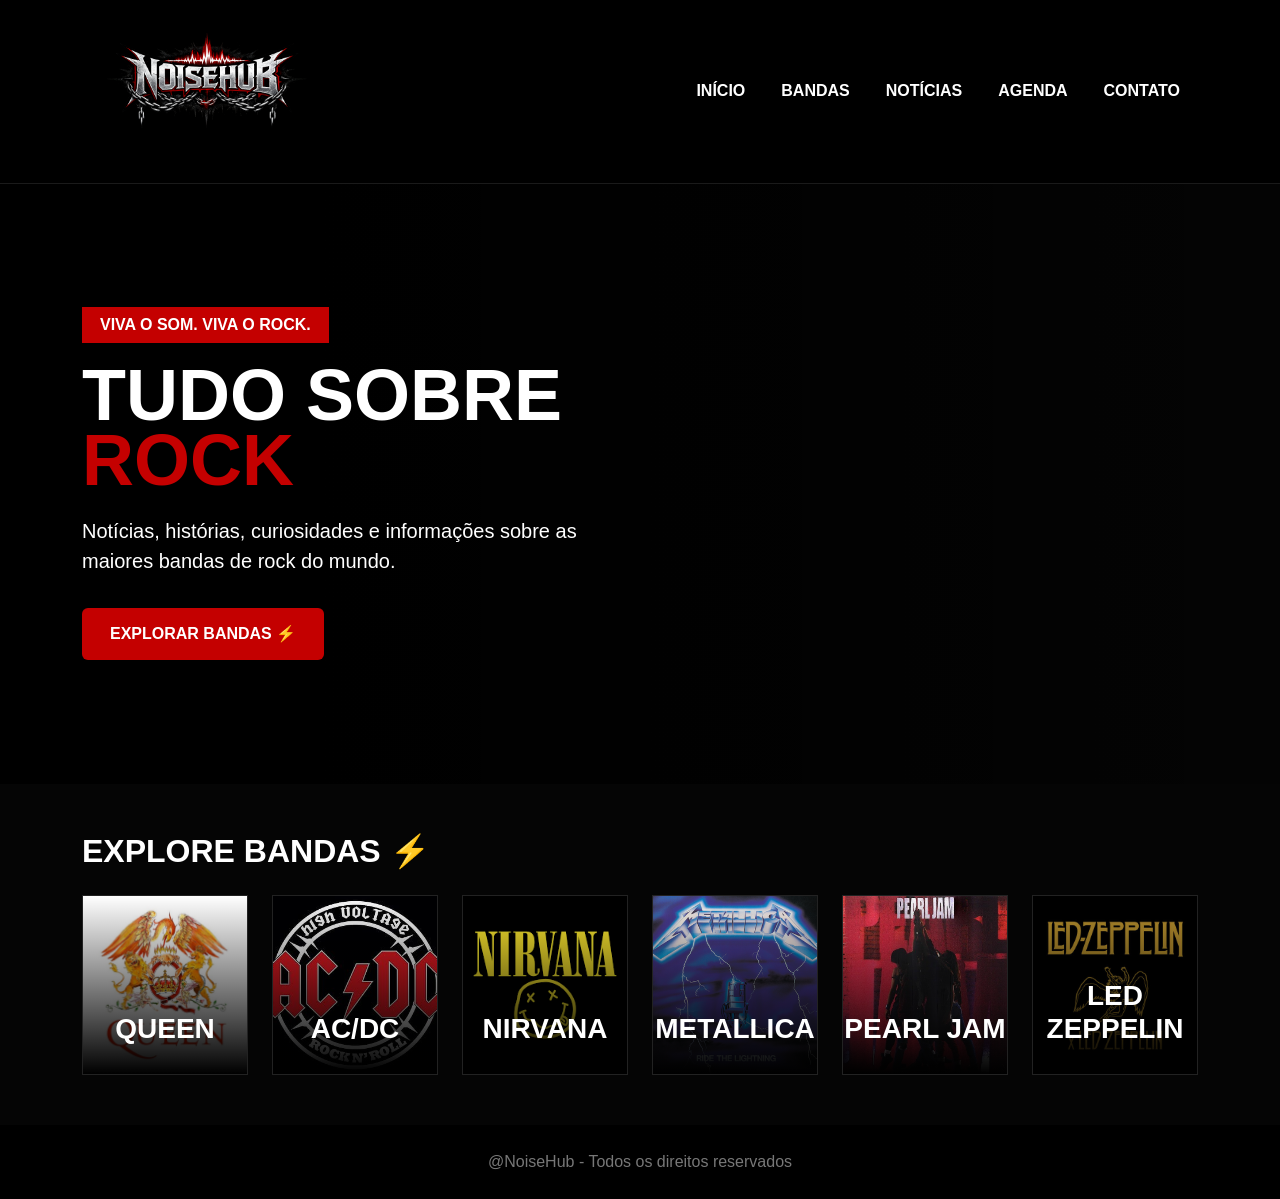
==== index.html @ c459e3f7 "Feat. Imagens dos modals de estilos de rock e descrições de todas as bandas dos estilos no html "ban" ====
<!DOCTYPE html>
<html lang="pt-BR">
<head>
  <meta charset="UTF-8">
  <meta name="viewport" content="width=device-width, initial-scale=1.0">
  <title>NOISEHUB</title>

  <link href="https://cdn.jsdelivr.net/npm/bootstrap@5.3.8/dist/css/bootstrap.min.css" rel="stylesheet">

  <style>
    body {
      background-color: #050505;
      color: white;
      font-family: Arial, sans-serif;
    }

    .navbar {
      background-color: #000;
      border-bottom: 1px solid #1a1a1a;
    }


    .nav-link {
      color: white;
      font-weight: bold;
      margin: 0 10px;
    }

    .nav-link:hover {
      color: #c40000;
    }

    .logo img {
       width: 250px;
    }

    .logo {
      display: inline-block;
    }

    .hero {
      min-height: 600px;
      background:
        linear-gradient(to right, #000 25%, rgba(0,0,0,0.7), rgba(0,0,0,0.2)),
        url("./image/afins/backg/banner_site.jpeg");
      background-size: cover;
      background-position: center;
      display: flex;
      align-items: center;
    }

    .hero h1 {
      font-size: 72px;
      font-weight: 900;
      line-height: 0.9;
    }

    .hero h1 span {
      color: #c40000;
    }

    .tag {
      background-color: #c40000;
      display: inline-block;
      padding: 6px 18px;
      font-weight: bold;
      margin-bottom: 20px;
    }

    .btn-rock {
      background-color: #c40000;
      color: white;
      font-weight: bold;
      border: none;
      padding: 14px 28px;
    }

    .btn-rock:hover {
      background-color: #8f0000;
      color: white;
    }

    .section-title {
      font-weight: 900;
      margin-bottom: 25px;
    }

    .section-title span {
      color: #c40000;
    }

    .band-card {
      height: 180px;
      background-size: cover;
      background-position: center;
      position: relative;
      border: 1px solid #222;
    }

    .band-card::after {
      content: "";
      position: absolute;
      inset: 0;
      background: linear-gradient(to top, #000, transparent);
    }

    .band-card h3 {
      position: absolute;
      bottom: 20px;
      width: 100%;
      text-align: center;
      z-index: 2;
      font-weight: 900;
    }

    footer {
      background-color: #000;
      color: #777;
      padding: 25px;
      text-align: center;
      margin-top: 50px;
    }

    @media (max-width: 768px) {
      .hero h1 {
        font-size: 48px;
      }
    }
  </style>
</head>

<body>

  <nav class="navbar navbar-expand-lg">
    <div class="container-sm">
      <a class="logo" href="index.html">
        <img src="./image/logo/logo.png"> 
      </a>

      <div class="navbar-nav ms-auto">
        <a class="nav-link" href="index.html">INÍCIO</a>
        <a class="nav-link" href="bandas.html">BANDAS</a>
        <a class="nav-link" href="#">NOTÍCIAS</a>
        <a class="nav-link" href="#">AGENDA</a>
        <a class="nav-link" href="#">CONTATO</a>
      </div>
    </div>
  </nav>

  <section class="hero">
    <div class="container">
      <div class="col-md-6">
        <div class="tag">VIVA O SOM. VIVA O ROCK.</div>
        <h1>TUDO SOBRE <span>ROCK</span></h1>
        <p class="lead mt-4">
          Notícias, histórias, curiosidades e informações sobre as maiores bandas de rock do mundo.
        </p>
        <a href="#" class="btn btn-rock mt-3">EXPLORAR BANDAS ⚡</a>
      </div>
    </div>
  </section>

  <section class="container my-5">
    <h2 class="section-title">EXPLORE BANDAS <span>⚡</span></h2>

    <div class="row g-4">
      <div class="col-md-4 col-lg-2">
        <div class="band-card" style="background-image:url(image/bandas/queen.jpg)">
          <h3>QUEEN</h3>
        </div>
      </div>

      <div class="col-md-4 col-lg-2">
        <div class="band-card" style="background-image:url('image/bandas/acdc.jpg');">
          <h3>AC/DC</h3>
        </div>
      </div>

      <div class="col-md-4 col-lg-2">
        <div class="band-card" style="background-image:url('image/bandas/nirvana.png');">
          <h3>NIRVANA</h3>
        </div>
      </div>

      <div class="col-md-4 col-lg-2">
        <div class="band-card" style="background-image: url(image/bandas/ride_the_lightning.png)" >
          <h3>METALLICA</h3>
        </div>
      </div>

      <div class="col-md-4 col-lg-2">
        <div class="band-card" style="background-image:url(image/bandas/pearl_jam.jpeg);">
          <h3>PEARL JAM</h3>
        </div>
      </div>

      <div class="col-md-4 col-lg-2">
        <div class="band-card" style="background-image:url(image/bandas/led_zepplin.jpg);">
          <h3>LED ZEPPELIN</h3>
        </div>
      </div>
    </div>
  </section>


  <footer>
    @NoiseHub - Todos os direitos reservados
  </footer>

</body>
</html>
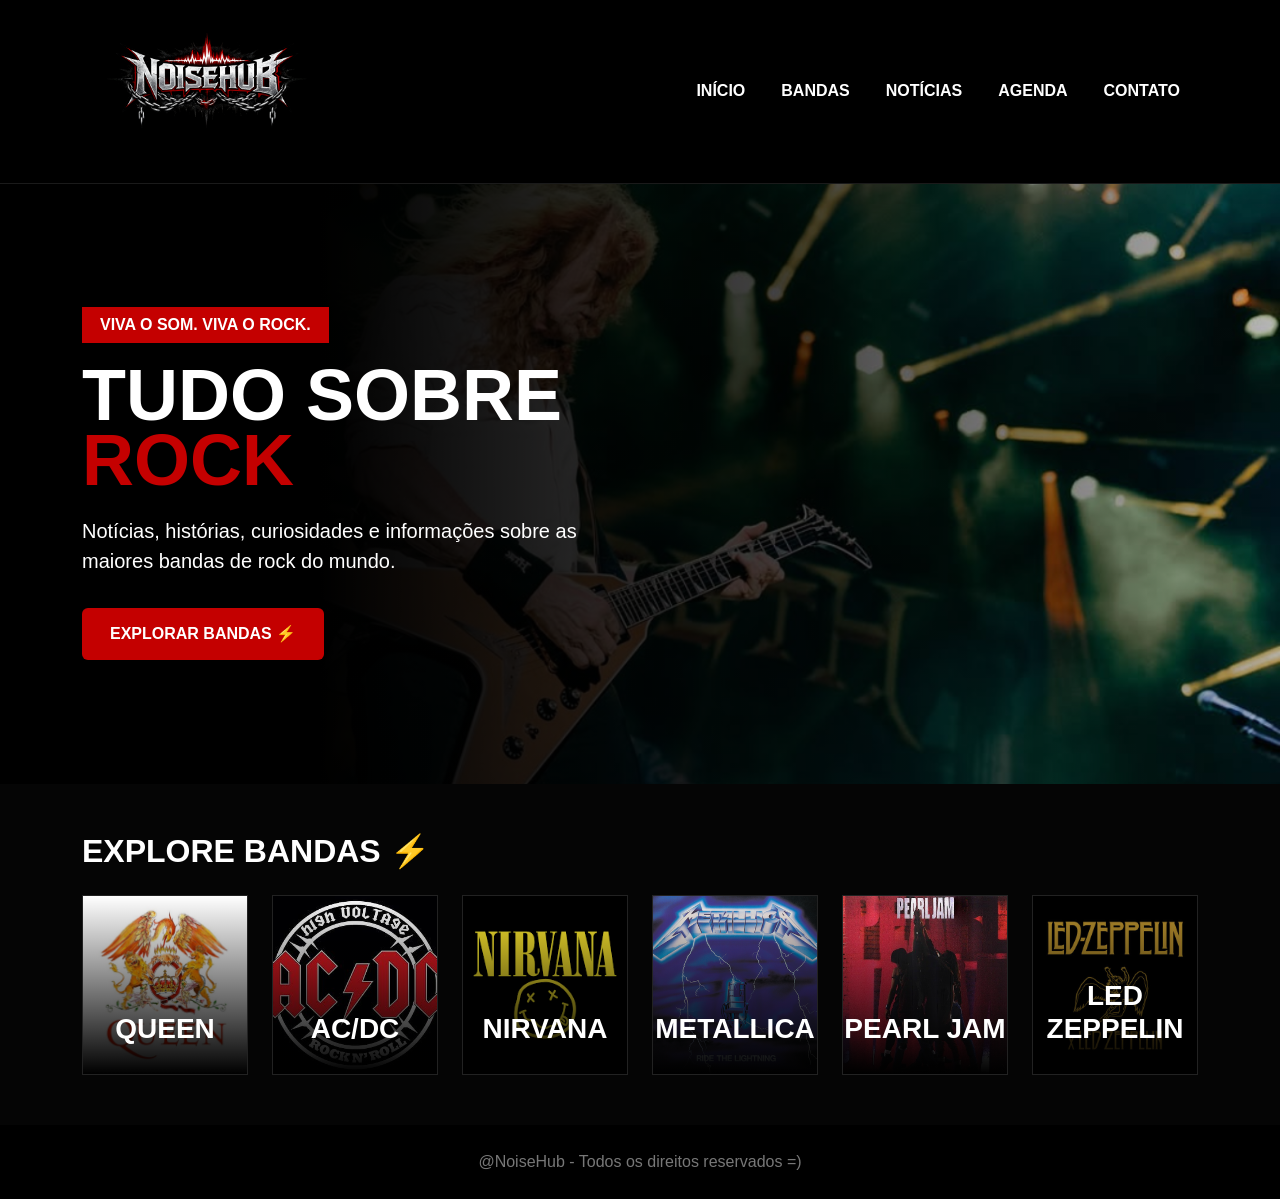
==== commit 4920ffa8: "Feat: Adicionado página de contato do noisehub com formulario" ====
--- a/index.html
+++ b/index.html
@@ -42,7 +42,7 @@
       min-height: 600px;
       background:
         linear-gradient(to right, #000 25%, rgba(0,0,0,0.7), rgba(0,0,0,0.2)),
-        url("./image/afins/backg/banner_site.jpeg");
+        url("./image/afins/backg/banner_index.png");
       background-size: cover;
       background-position: center;
       display: flex;
@@ -142,7 +142,7 @@
         <a class="nav-link" href="bandas.html">BANDAS</a>
         <a class="nav-link" href="#">NOTÍCIAS</a>
         <a class="nav-link" href="#">AGENDA</a>
-        <a class="nav-link" href="#">CONTATO</a>
+        <a class="nav-link" href="contato.html">CONTATO</a>
       </div>
     </div>
   </nav>
@@ -204,7 +204,7 @@
 
 
   <footer>
-    @NoiseHub - Todos os direitos reservados
+    @NoiseHub - Todos os direitos reservados =)
   </footer>
 
 </body>
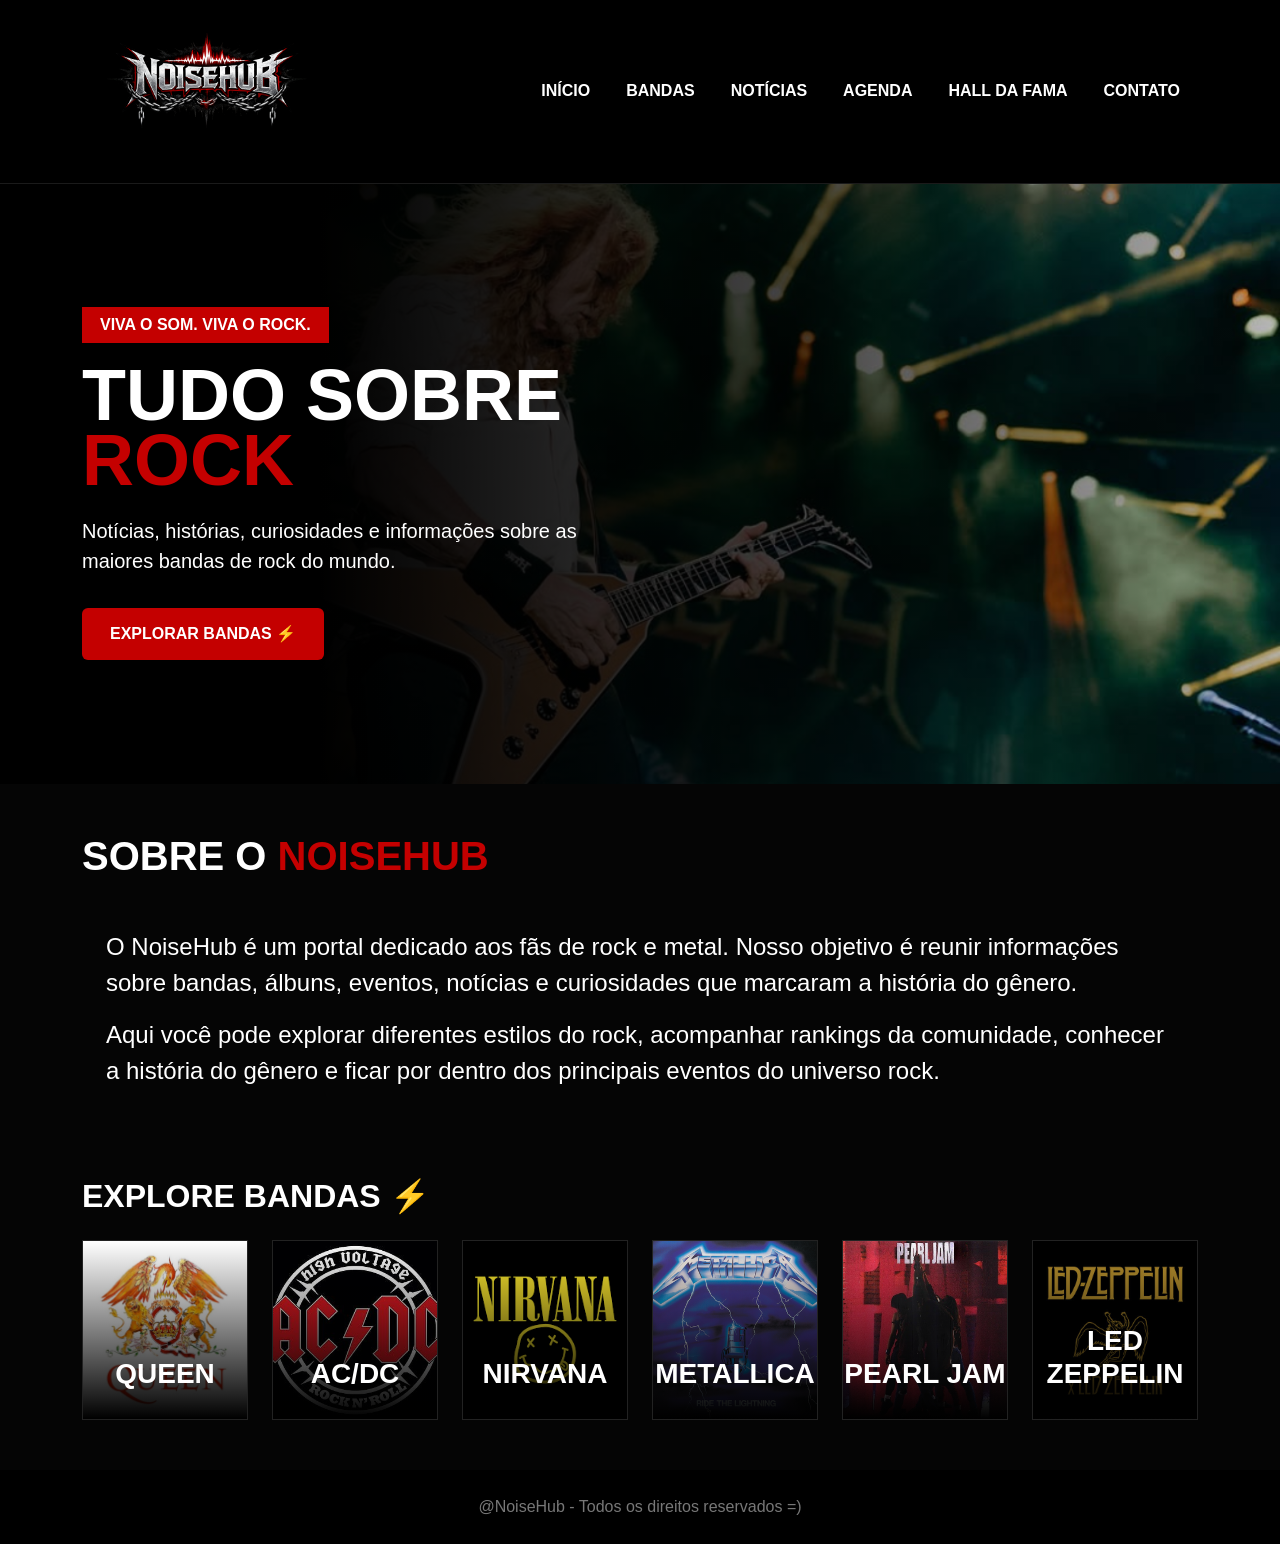
==== commit 422b722a: "Feat: Página "Hall da Fama" adicionada no site, seria como um meio de ranking que a galera pode vota" ====
--- a/index.html
+++ b/index.html
@@ -5,7 +5,7 @@
   <meta name="viewport" content="width=device-width, initial-scale=1.0">
   <title>NOISEHUB</title>
 
-  <link href="https://cdn.jsdelivr.net/npm/bootstrap@5.3.8/dist/css/bootstrap.min.css" rel="stylesheet">
+  <link href="https://cdn.jsdelivr.net/npm/bootstrap@5.3.8/dist/css/bootstrap.min.css" rel="stylesheet" integrity="sha384-sRIl4kxILFvY47J16cr9ZwB07vP4J8+LH7qKQnuqkuIAvNWLzeN8tE5YBujZqJLB" crossorigin="anonymous">
 
   <style>
     body {
@@ -42,7 +42,7 @@
       min-height: 600px;
       background:
         linear-gradient(to right, #000 25%, rgba(0,0,0,0.7), rgba(0,0,0,0.2)),
-        url("./image/afins/backg/banner_index.png");
+        url("./image/backg/banner_index.png");
       background-size: cover;
       background-position: center;
       display: flex;
@@ -121,11 +121,6 @@
       margin-top: 50px;
     }
 
-    @media (max-width: 768px) {
-      .hero h1 {
-        font-size: 48px;
-      }
-    }
   </style>
 </head>
 
@@ -142,6 +137,7 @@
         <a class="nav-link" href="bandas.html">BANDAS</a>
         <a class="nav-link" href="#">NOTÍCIAS</a>
         <a class="nav-link" href="#">AGENDA</a>
+        <a class="nav-link" href="hallfama.html">HALL DA FAMA</a>
         <a class="nav-link" href="contato.html">CONTATO</a>
       </div>
     </div>
@@ -155,10 +151,34 @@
         <p class="lead mt-4">
           Notícias, histórias, curiosidades e informações sobre as maiores bandas de rock do mundo.
         </p>
-        <a href="#" class="btn btn-rock mt-3">EXPLORAR BANDAS ⚡</a>
+        <a href="bandas.html" class="btn btn-rock mt-3">EXPLORAR BANDAS ⚡</a>
       </div>
     </div>
   </section>
+
+  <section class="container my-5">
+    
+    <h1 class="section-title"> SOBRE O <span>NOISEHUB</span></h1>
+
+    <div class="p-4" style="font-size: 150%;">
+        
+        <p>
+            O NoiseHub é um portal dedicado aos fãs de rock e metal.
+            Nosso objetivo é reunir informações sobre bandas,
+            álbuns, eventos, notícias e curiosidades que marcaram
+            a história do gênero.
+        </p>
+
+        <p>
+            Aqui você pode explorar diferentes estilos do rock,
+            acompanhar rankings da comunidade, conhecer a história
+            do gênero e ficar por dentro dos principais eventos do
+            universo rock.
+        </p>
+
+    </div>
+
+</section>
 
   <section class="container my-5">
     <h2 class="section-title">EXPLORE BANDAS <span>⚡</span></h2>
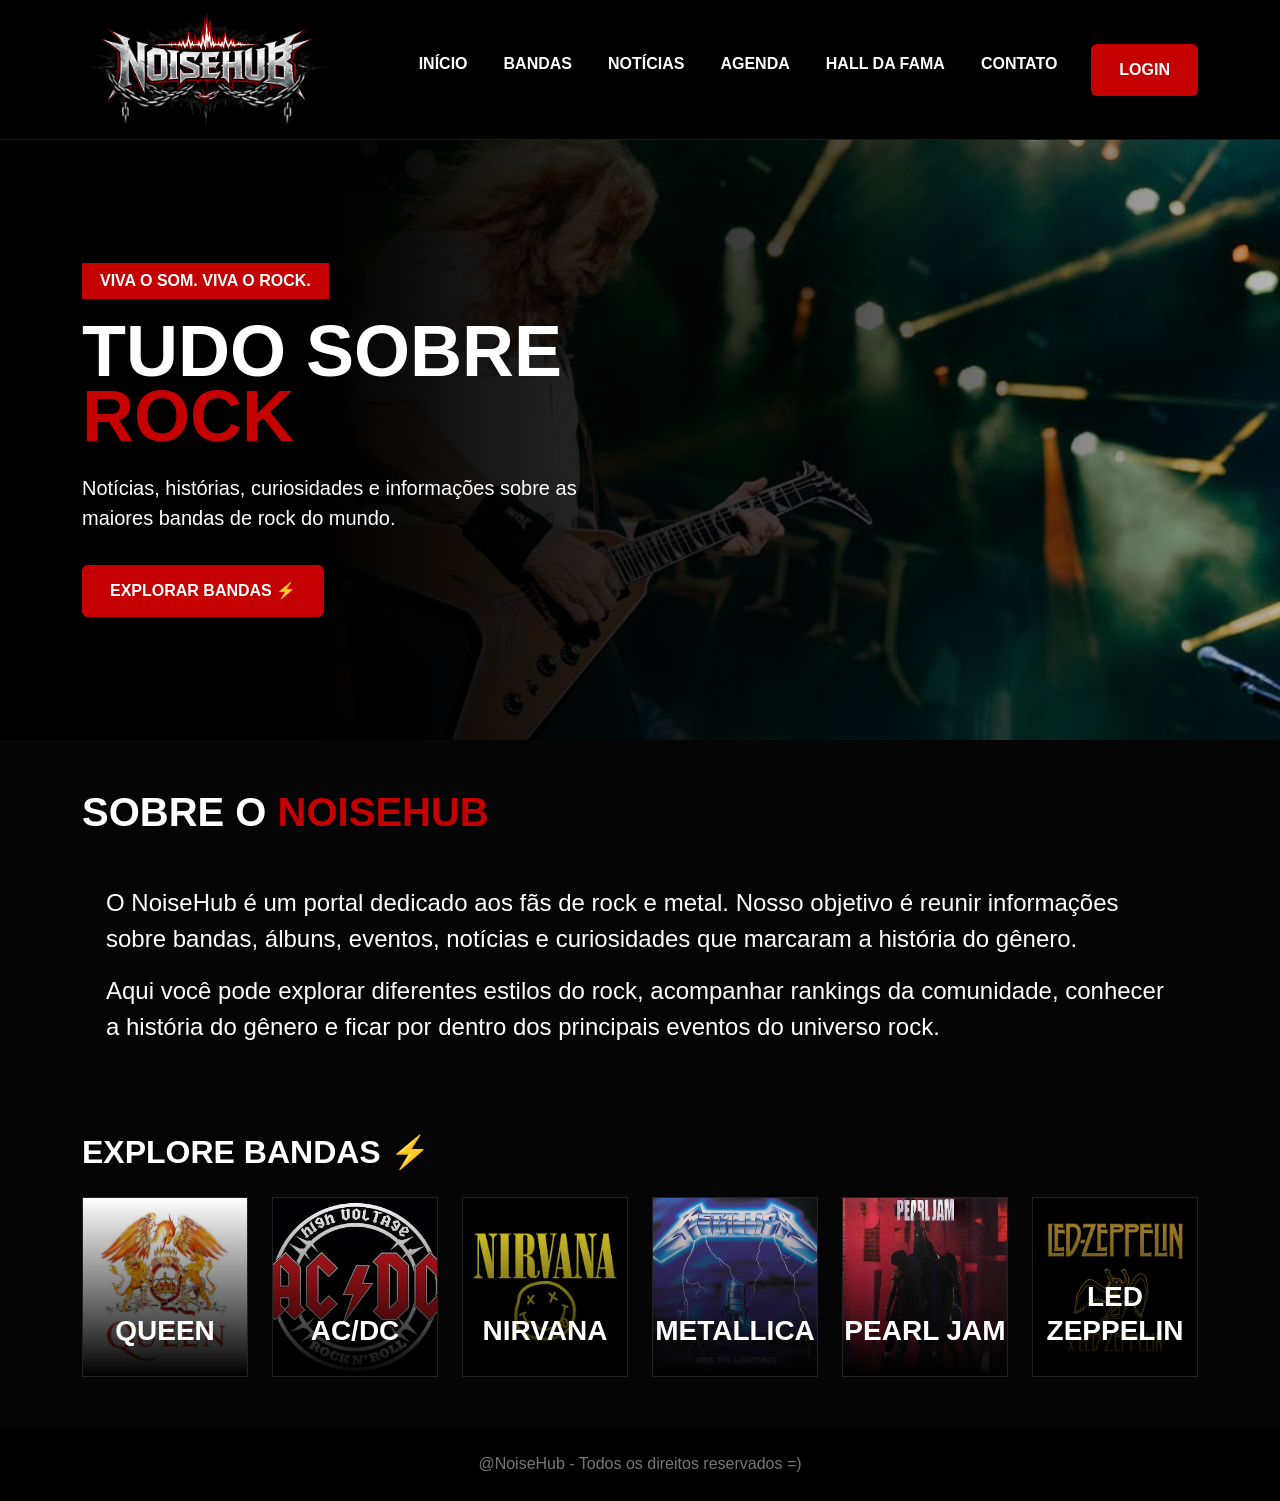
==== commit b3125f82: "feat: Página de login do noisehub e arrumado navbar" ====
--- a/index.html
+++ b/index.html
@@ -125,20 +125,27 @@
 </head>
 
 <body>
-
+<!-- provavelmente nao vou mexer mais nesta carambola-->
   <nav class="navbar navbar-expand-lg">
     <div class="container-sm">
       <a class="logo" href="index.html">
         <img src="./image/logo/logo.png"> 
       </a>
 
-      <div class="navbar-nav ms-auto">
-        <a class="nav-link" href="index.html">INÍCIO</a>
-        <a class="nav-link" href="bandas.html">BANDAS</a>
-        <a class="nav-link" href="#">NOTÍCIAS</a>
-        <a class="nav-link" href="#">AGENDA</a>
-        <a class="nav-link" href="hallfama.html">HALL DA FAMA</a>
-        <a class="nav-link" href="contato.html">CONTATO</a>
+      <button class="navbar-toggler bg-danger" type="button" data-bs-toggle="collapse" data-bs-target="#menu">
+        <span class="navbar-toggler-icon"></span>
+      </button>
+
+      <div class="collapse navbar-collapse" id="menu">
+      <ul class="navbar-nav ms-auto">
+        <li><a class="nav-link" href="index.html">INÍCIO</a></li>
+        <li><a class="nav-link" href="bandas.html">BANDAS</a></li>
+        <li><a class="nav-link" href="#">NOTÍCIAS</a></li>
+        <li><a class="nav-link" href="#">AGENDA</a></li>
+        <li><a class="nav-link" href="hallfama.html">HALL DA FAMA</a></li>
+        <li><a class="nav-link" href="contato.html">CONTATO</a></li>
+        <li><a class="btn btn-rock ms-3" href="login.html">LOGIN</a></li>
+      </ul>
       </div>
     </div>
   </nav>
@@ -227,5 +234,6 @@
     @NoiseHub - Todos os direitos reservados =)
   </footer>
 
+ <script src="https://cdn.jsdelivr.net/npm/bootstrap@5.3.3/dist/js/bootstrap.bundle.min.js"></script>
 </body>
 </html>
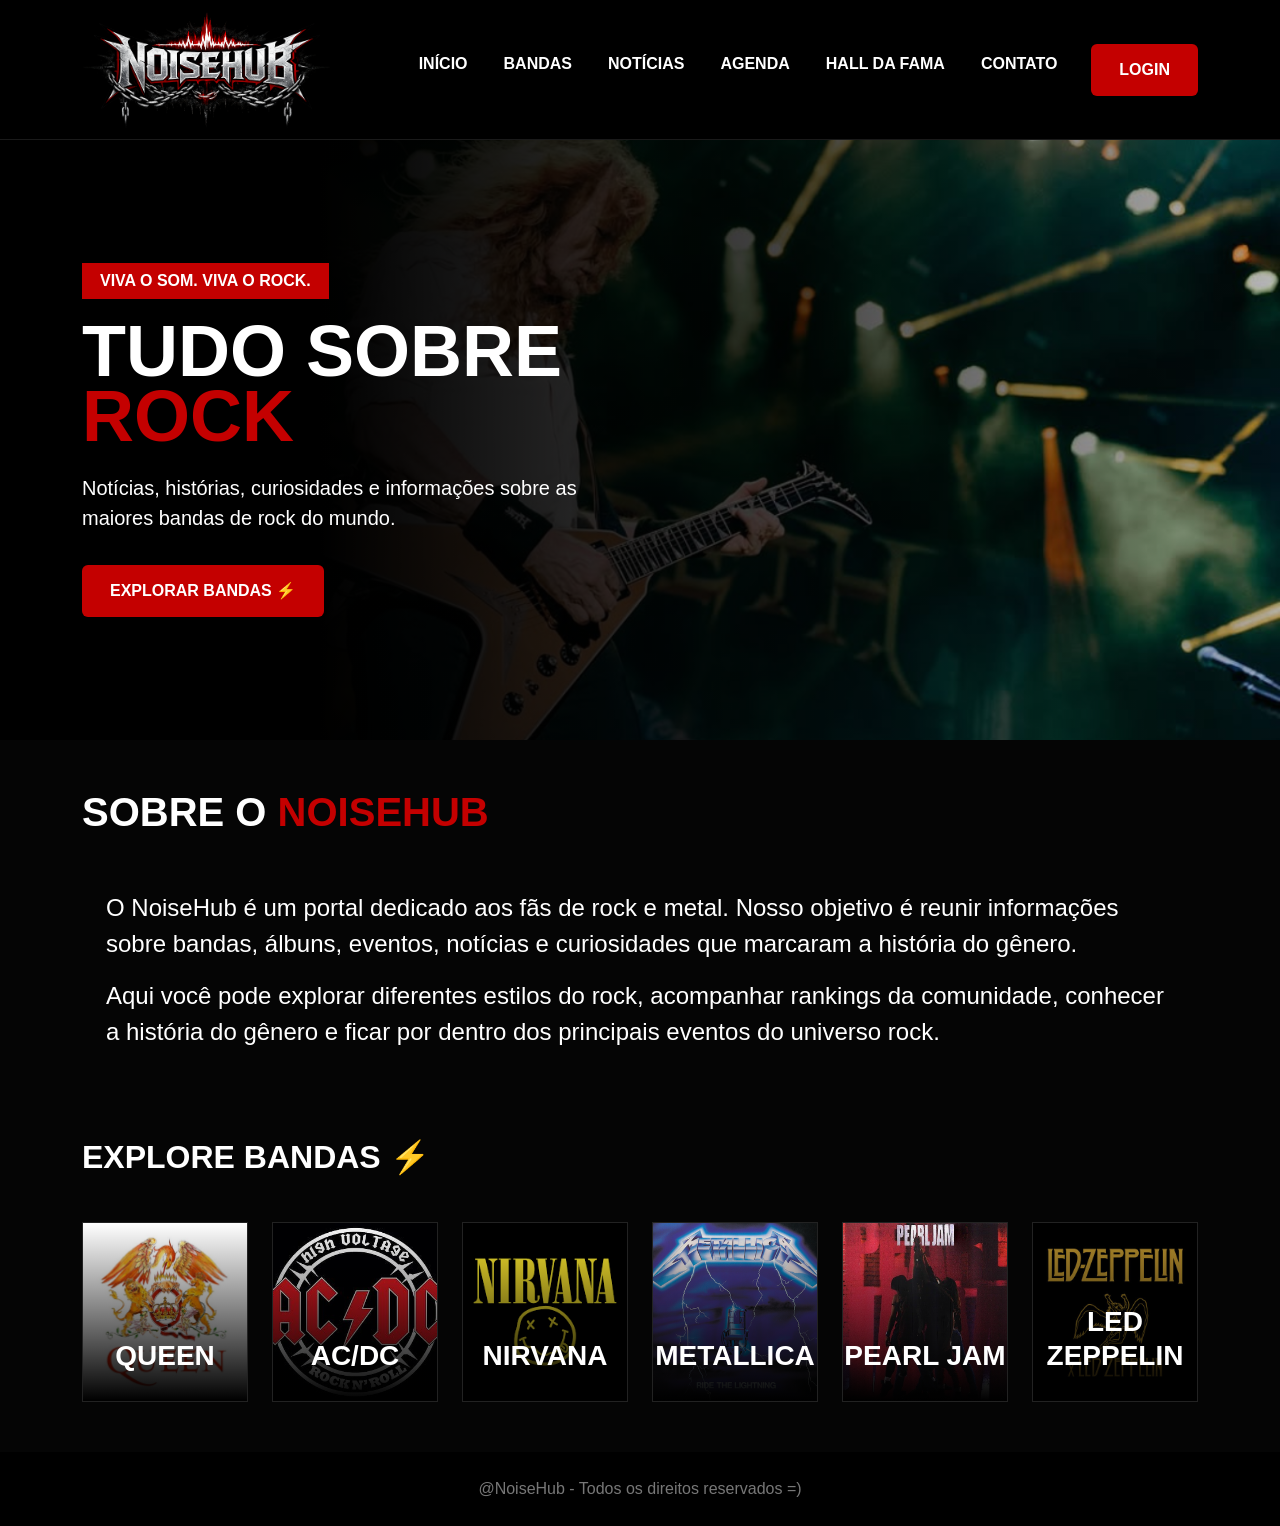
==== commit ea1b524c: "trabalho pronto: adicionado pasta e arquivo css, arrumado imagens e codigos (muita coisa q nem lembr" ====
--- a/index.html
+++ b/index.html
@@ -4,40 +4,9 @@
   <meta charset="UTF-8">
   <meta name="viewport" content="width=device-width, initial-scale=1.0">
   <title>NOISEHUB</title>
-
   <link href="https://cdn.jsdelivr.net/npm/bootstrap@5.3.8/dist/css/bootstrap.min.css" rel="stylesheet" integrity="sha384-sRIl4kxILFvY47J16cr9ZwB07vP4J8+LH7qKQnuqkuIAvNWLzeN8tE5YBujZqJLB" crossorigin="anonymous">
-
+  <link rel="stylesheet" href="./css/style.css">
   <style>
-    body {
-      background-color: #050505;
-      color: white;
-      font-family: Arial, sans-serif;
-    }
-
-    .navbar {
-      background-color: #000;
-      border-bottom: 1px solid #1a1a1a;
-    }
-
-
-    .nav-link {
-      color: white;
-      font-weight: bold;
-      margin: 0 10px;
-    }
-
-    .nav-link:hover {
-      color: #c40000;
-    }
-
-    .logo img {
-       width: 250px;
-    }
-
-    .logo {
-      display: inline-block;
-    }
-
     .hero {
       min-height: 600px;
       background:
@@ -48,79 +17,6 @@
       display: flex;
       align-items: center;
     }
-
-    .hero h1 {
-      font-size: 72px;
-      font-weight: 900;
-      line-height: 0.9;
-    }
-
-    .hero h1 span {
-      color: #c40000;
-    }
-
-    .tag {
-      background-color: #c40000;
-      display: inline-block;
-      padding: 6px 18px;
-      font-weight: bold;
-      margin-bottom: 20px;
-    }
-
-    .btn-rock {
-      background-color: #c40000;
-      color: white;
-      font-weight: bold;
-      border: none;
-      padding: 14px 28px;
-    }
-
-    .btn-rock:hover {
-      background-color: #8f0000;
-      color: white;
-    }
-
-    .section-title {
-      font-weight: 900;
-      margin-bottom: 25px;
-    }
-
-    .section-title span {
-      color: #c40000;
-    }
-
-    .band-card {
-      height: 180px;
-      background-size: cover;
-      background-position: center;
-      position: relative;
-      border: 1px solid #222;
-    }
-
-    .band-card::after {
-      content: "";
-      position: absolute;
-      inset: 0;
-      background: linear-gradient(to top, #000, transparent);
-    }
-
-    .band-card h3 {
-      position: absolute;
-      bottom: 20px;
-      width: 100%;
-      text-align: center;
-      z-index: 2;
-      font-weight: 900;
-    }
-
-    footer {
-      background-color: #000;
-      color: #777;
-      padding: 25px;
-      text-align: center;
-      margin-top: 50px;
-    }
-
   </style>
 </head>
 
@@ -140,8 +36,8 @@
       <ul class="navbar-nav ms-auto">
         <li><a class="nav-link" href="index.html">INÍCIO</a></li>
         <li><a class="nav-link" href="bandas.html">BANDAS</a></li>
-        <li><a class="nav-link" href="#">NOTÍCIAS</a></li>
-        <li><a class="nav-link" href="#">AGENDA</a></li>
+        <li><a class="nav-link" href="noticias.html">NOTÍCIAS</a></li>
+        <li><a class="nav-link" href="agenda.html">AGENDA</a></li>
         <li><a class="nav-link" href="hallfama.html">HALL DA FAMA</a></li>
         <li><a class="nav-link" href="contato.html">CONTATO</a></li>
         <li><a class="btn btn-rock ms-3" href="login.html">LOGIN</a></li>
--- a/css/style.css
+++ b/css/style.css
@@ -0,0 +1,435 @@
+/* vou usar em todas as paginas */
+    .hero h1 {
+      font-size: 72px;
+      font-weight: 900;
+      line-height: 0.9;
+    }
+
+    .hero h1 span {
+      color: #c40000;
+    }
+
+        body {
+      background-color: #050505;
+      color: white;
+      font-family: Arial, sans-serif;
+    }
+
+    .navbar {
+      background-color: #000;
+      border-bottom: 1px solid #1a1a1a;
+    }
+
+
+    .nav-link {
+      color: white;
+      font-weight: bold;
+      margin: 0 10px;
+    }
+
+    .nav-link:hover {
+      color: #c40000;
+    }
+
+    .logo img {
+       width: 250px;
+    }
+
+    .logo {
+      display: inline-block;
+    }
+
+    .btn-rock {
+      background-color: #c40000;
+      color: white;
+      font-weight: bold;
+      border: none;
+      padding: 14px 28px;
+    }
+
+    .btn-rock:hover {
+      background-color: #8f0000;
+      color: white;
+    }
+
+    footer {
+      background-color: #000;
+      color: #777;
+      padding: 25px;
+      text-align: center;
+      margin-top: 50px;
+    }
+/* vou usar só em noticias e agenda*/
+    .content-card {
+        background-color: #0d0d0d;
+        border: 1px solid #222;
+        overflow: hidden;
+        transition: 0.3s;
+        height: 100%;
+    }
+
+    .content-card:hover {
+        transform: translateY(-5px);
+        border-color: #c40000;
+    }
+
+     .card-image {
+        height: 240px;
+        background-size: cover;
+        background-position: center;
+    }
+
+    .card-content {
+        padding: 20px;
+    }
+
+    .card-tag {
+        display: inline-block;
+        background-color: #c40000;
+        padding: 5px 12px;
+        font-size: 12px;
+        font-weight: bold;
+        margin-bottom: 10px;
+    }
+
+    .card-date {
+        color: #c40000;
+        font-weight: bold;
+    }
+
+    /* agenda*/
+
+     .section-title {
+      font-weight: 900;
+      margin-bottom: 25px;
+    }
+
+    .filter-btn {
+      background-color: #111;
+      color: white;
+      border: 1px solid #333;
+      font-weight: bold;
+      padding: 10px 20px;
+      transition: 0.3s;
+    }
+
+    .filter-btn:hover {
+      background-color: #c40000;
+      border-color: #c40000;
+    }
+
+    .event-location {
+      color: #aaa;
+    }
+
+    .countdown {
+      background-color: #0d0d0d;
+      border: 1px solid #222;
+      padding: 40px;
+      text-align: center;
+    }
+
+    .countdown h3 {
+      color: #c40000;
+      font-weight: 900;
+    }
+
+    .timeline {
+      border-left: 3px solid #c40000;
+      padding-left: 25px;
+    }
+
+    .timeline-item {
+      margin-bottom: 30px;
+    }
+
+    .timeline-item h5 {
+      color: #c40000;
+    }
+
+    /*bandas*/
+
+    
+    .band-card {
+        background-color: #000;
+        border: 1px solid #333;
+        color: white;
+        margin-top: 15px;
+        height: 220px;
+        background-size: cover;
+        background-position: center;
+    }
+
+    .rock-card {
+        height: 260px;
+        border: none;
+        overflow: hidden;
+        position: relative;
+        cursor: pointer;
+        background-size: cover;
+        background-position: center;
+    }
+
+    .rock-card::after {
+        content: "";
+        position: absolute;
+        inset: 0;
+        background: linear-gradient(to top, #000 10%, rgba(0,0,0,0.2));
+    }
+
+    .rock-card h3 {
+        position: absolute;
+        bottom: 20px;
+        left: 20px;
+        z-index: 2;
+        color: white;
+        font-weight: 900;
+    }
+
+    .modal-content {
+        background-color: #080808;
+        color: white;
+        border: 1px solid #c40000;
+    }
+
+    .modal-content img {
+        border-bottom: 2px solid #c40000;
+    }
+
+    .modal-content h2 {
+        font-weight: 900;
+        margin-bottom: 20px;
+    }
+
+    /* contato */
+    
+    .form-control {
+      background-color: #1a1a1a;
+      border: 1px solid #333;
+      color: white;
+    }
+
+    .form-control:focus {
+      background-color: #1a1a1a;
+      color: white;
+      border-color: #c40000;
+      box-shadow: none;
+    }
+
+    .form-control::placeholder {
+      color: #777;
+    }
+    /*hallfama*/
+
+    
+     .section-title {
+      font-weight: 900;
+      margin-bottom: 25px;
+    }
+
+    .section-title span {
+      color: #c40000;
+    }
+
+    .ranking-box {
+      background-color: #111;
+      border: 1px solid #222;
+      padding: 25px;
+      margin-bottom: 35px;
+    }
+
+    .ranking-title {
+      font-weight: 900;
+      margin-bottom: 20px;
+    }
+
+    .ranking-title span {
+      color: #c40000;
+    }
+
+    .rank-item {
+      background-color: #080808;
+      border: 1px solid #222;
+      padding: 15px;
+      margin-bottom: 12px;
+    }
+
+    .rank-number {
+      color: #c40000;
+      font-size: 24px;
+      font-weight: 900;
+      margin-right: 10px;
+    }
+
+    /*index*/
+
+    
+    .tag {
+      background-color: #c40000;
+      display: inline-block;
+      padding: 6px 18px;
+      font-weight: bold;
+      margin-bottom: 20px;
+    }
+
+    .section-title {
+      font-weight: 900;
+      margin-bottom: 25px;
+    }
+
+    .section-title span {
+      color: #c40000;
+    }
+
+    .band-card {
+      height: 180px;
+      background-size: cover;
+      background-position: center;
+      position: relative;
+      border: 1px solid #222;
+    }
+
+    .band-card::after {
+      content: "";
+      position: absolute;
+      inset: 0;
+      background: linear-gradient(to top, #000, transparent);
+    }
+
+    .band-card h3 {
+      position: absolute;
+      bottom: 20px;
+      width: 100%;
+      text-align: center;
+      z-index: 2;
+      font-weight: 900;
+    }
+
+    /*login*/
+    
+    .login-section {
+      min-height: 80vh;
+      display: flex;
+      align-items: center;
+      justify-content: center;
+    }
+
+    .login-box {
+      width: 100%;
+      max-width: 500px;
+      background-color: #111;
+      border: 1px solid #222;
+      padding: 40px;
+      border-radius: 10px;
+    }
+
+    .login-logo {
+        width: 280px;
+        max-width: 100%;
+    }
+
+    .login-subtitle {
+      text-align: center;
+      color: #999999;
+      margin-bottom: 30px;
+    }
+
+    .form-control {
+      background-color: #1a1a1a;
+      border: 1px solid #333;
+      color: white;
+    }
+
+    .form-control:focus {
+      background-color: #1a1a1a;
+      color: white;
+      border-color: #c40000;
+      box-shadow: none;
+    }
+
+    .form-check-input:checked {
+      background-color: #c40000;
+      border-color: #c40000;
+    }
+
+    .form-control::placeholder {
+      color: #777;
+    }
+
+    .register-link {
+      text-align: center;
+      margin-top: 20px;
+      color: #999;
+    }
+
+    .register-link a {
+      color: #c40000;
+      text-decoration: none;
+      font-weight: bold;
+    }
+
+    .register-link a:hover {
+      text-decoration: underline;
+    }
+
+    .modal-content {
+        background-color: #080808;
+        color: white;
+        border: 1px solid #c40000;
+    }
+
+    /*noticias*/
+
+
+    .section-title {
+      font-weight: 900;
+      margin-bottom: 30px;
+    }
+
+    .featured-news {
+      background-color: #0d0d0d;
+      border: 1px solid #222;
+      overflow: hidden;
+      margin-bottom: 40px;
+    }
+
+    .featured-image {
+      height: 500px;
+      background:
+        linear-gradient(to top, #000, transparent),
+        url("./image/img_noticias/noticia_metallica.jpg");
+      background-size: cover;
+      background-position: center;
+    }
+
+    .featured-content {
+      padding: 30px;
+    }
+
+    .featured-content h2 {
+      font-weight: 900;
+    }
+
+    .sidebar-box {
+      background-color: #0d0d0d;
+      border: 1px solid #222;
+      padding: 20px;
+      margin-bottom: 25px;
+    }
+
+    .sidebar-box h4 {
+      color: #c40000;
+      font-weight: 900;
+    }
+
+    .sidebar-box ul {
+      list-style: none;
+      padding: 0;
+    }
+
+    .sidebar-box li {
+      padding: 10px 0;
+      border-bottom: 1px solid #222;
+    }
+
+    /*cabou*/
